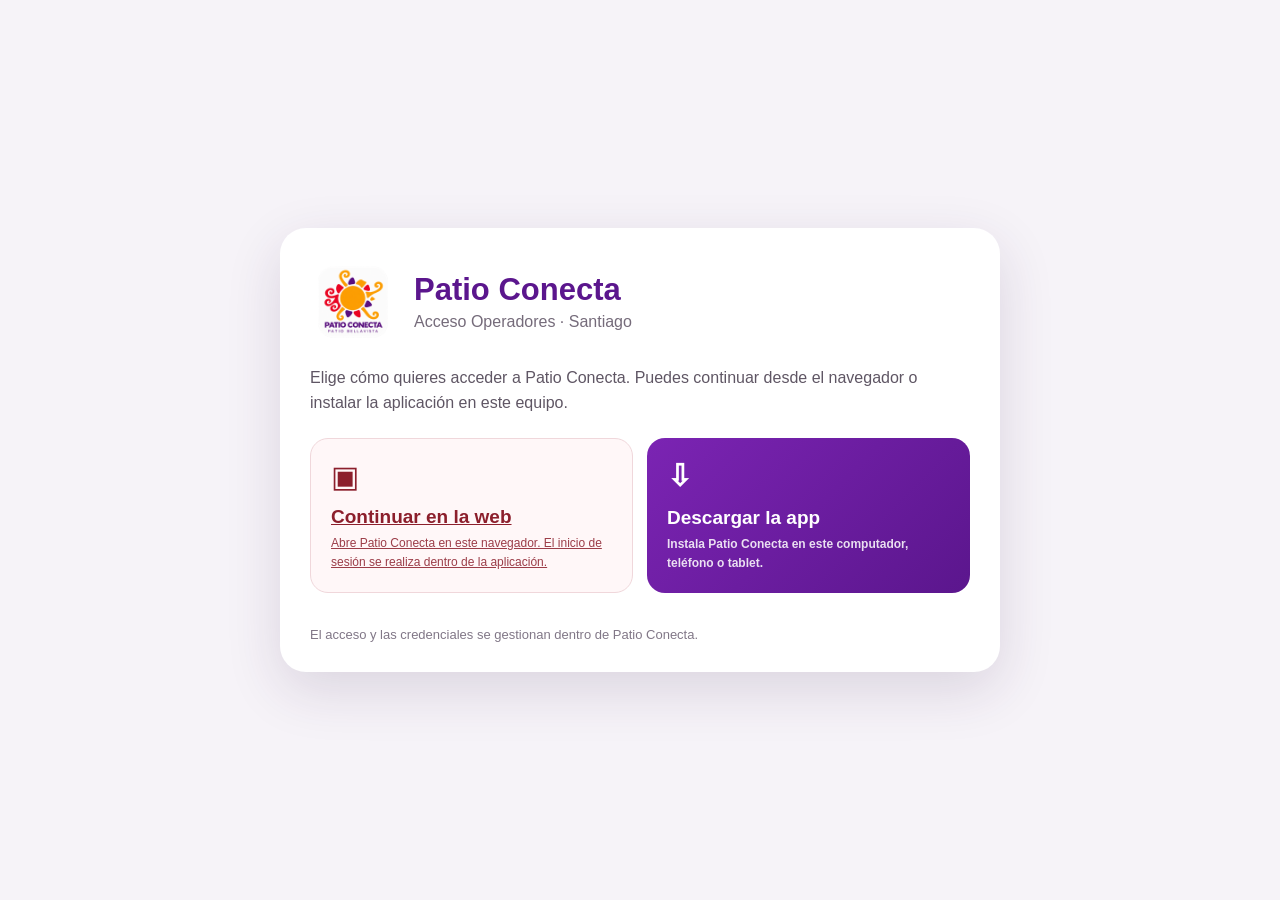
==== patio-conecta/index.html @ b4a69841 "Update index.html" ====
<!doctype html>
<html lang="es">
<head>
  <meta charset="utf-8">
  <meta name="viewport" content="width=device-width,initial-scale=1,viewport-fit=cover">
  <meta name="theme-color" content="#5b168d">
  <meta name="apple-mobile-web-app-capable" content="yes">
  <meta name="apple-mobile-web-app-status-bar-style" content="default">
  <meta name="apple-mobile-web-app-title" content="Patio Conecta">
  <title>Patio Conecta</title>
  <script>
    (function(){
      const APP_URL = 'https://script.google.com/macros/s/AKfycbyGblqiV68dcWTPXopvJDbDJJYgpizVYq0InCan8NWu3h99pSyo_NoqebB_xtQavNKYGQ/exec?authuser=0';
      const params = new URLSearchParams(window.location.search);
      const launchedAsInstalledApp =
        window.matchMedia('(display-mode: standalone)').matches ||
        window.navigator.standalone === true ||
        params.get('source') === 'pwa';

      if (launchedAsInstalledApp) {
        window.location.replace(APP_URL);
      }
    })();
  </script>
  <link rel="manifest" href="./manifest.webmanifest">
  <link rel="apple-touch-icon" sizes="180x180" href="./icons/icon-180.png">
  <link rel="icon" type="image/png" sizes="32x32" href="./icons/icon-32.png">
  <style>
    *{box-sizing:border-box}
    body{margin:0;min-height:100vh;font-family:Arial,Helvetica,sans-serif;background:#f6f3f8;color:#291632}
    .wrap{min-height:100vh;display:grid;place-items:center;padding:22px}
    .card{width:min(720px,100%);background:#fff;border-radius:26px;padding:30px;box-shadow:0 18px 55px rgba(60,25,75,.14)}
    .brand{display:flex;align-items:center;gap:18px;margin-bottom:22px}
    .brand img{width:86px;height:86px;border-radius:20px}
    h1{margin:0;color:#5b168d;font-size:31px}
    .sub{margin:5px 0 0;color:#756b7a}
    .lead{color:#5f5664;line-height:1.55}
    button,a.btn{display:block;width:100%;border:0;border-radius:14px;padding:15px 16px;font-size:16px;font-weight:700;text-align:center;text-decoration:none;cursor:pointer}
    .open{background:#ef3340;color:white}
    .primary{background:#5b168d;color:white}
    .secondary{background:#f2eaf6;color:#5b168d;border:1px solid #e2d3e9}
    .hidden{display:none!important}
    .status{margin-top:16px;padding:15px;border-radius:14px;background:#faf8fb;line-height:1.55}
    .status strong{color:#5b168d}
    .actions{display:grid;gap:12px;margin-top:20px}
    .small{font-size:13px;color:#817787;margin-top:14px}

    .choice-grid{display:grid;grid-template-columns:1fr 1fr;gap:14px;margin-top:22px}
    .choice{min-height:155px;padding:20px;border-radius:18px;display:flex;flex-direction:column;justify-content:space-between;text-align:left}
    .choice.web{background:#fff7f8;border:1px solid #f0d7db;color:#8c1f2c}
    .choice.install{background:linear-gradient(135deg,#7b24b3,#5b168d);color:#fff}
    .choice-icon{font-size:30px}
    .choice strong{display:block;font-size:19px;margin-bottom:5px}
    .choice small{font-size:12px;line-height:1.45;opacity:.86}

    .install-guide{display:grid;gap:12px}
    .install-detected{display:inline-flex;align-items:center;gap:7px;width:max-content;max-width:100%;padding:6px 10px;border-radius:999px;background:#efe6f4;color:#5b168d;font-size:12px;font-weight:700}
    .install-title{font-size:17px;font-weight:800;color:#291632}
    .install-copy{font-size:14px;color:#655a6a}
    .install-steps{display:grid;gap:9px}
    .install-step{display:grid;grid-template-columns:30px 1fr;gap:10px;align-items:start;padding:10px 11px;border-radius:12px;background:#fff;border:1px solid #e9dfee}
    .install-step-num{width:30px;height:30px;border-radius:50%;display:grid;place-items:center;background:#5b168d;color:#fff;font-size:13px;font-weight:800}
    .install-step div:last-child{padding-top:4px;font-size:14px;color:#4f4554}
    .install-note{font-size:12px;color:#7d7282}
    .share-icon{display:inline-flex;vertical-align:-4px;margin:0 3px}
    .share-icon svg{width:21px;height:21px;display:block;stroke:currentColor}
    .install-browser-icon{display:inline-flex;vertical-align:-6px;margin:0 5px;padding:3px;border:1px solid #ded3e4;border-radius:7px;background:#fff;color:#291632}
    .install-browser-icon svg{width:25px;height:25px;display:block;stroke:currentColor}
    .browser-actions{display:grid;gap:8px;margin-top:10px}
    .browser-action{width:100%;border:1px solid #dfd3e5;background:#fff;color:#5b168d;border-radius:11px;padding:11px 12px;font-weight:700;cursor:pointer}

    @media(max-width:560px){
      .card{padding:22px 18px}
      .brand img{width:70px;height:70px}
      h1{font-size:27px}
      .choice-grid{grid-template-columns:1fr}
      .choice{min-height:130px}
    }
  </style>
</head>
<body>
<div class="wrap">

<section id="portalCard" class="card">
  <div class="brand">
    <img src="./icons/icon-192.png" alt="Patio Conecta">
    <div>
      <h1>Patio Conecta</h1>
      <p class="sub">Acceso Operadores · Santiago</p>
    </div>
  </div>

  <p class="lead">
    Elige cómo quieres acceder a Patio Conecta.
    Puedes continuar desde el navegador o instalar la aplicación en este equipo.
  </p>

  <div class="choice-grid">
    <a class="choice web" href="https://script.google.com/macros/s/AKfycbyGblqiV68dcWTPXopvJDbDJJYgpizVYq0InCan8NWu3h99pSyo_NoqebB_xtQavNKYGQ/exec?authuser=0">
      <span class="choice-icon">▣</span>
      <span>
        <strong>Continuar en la web</strong>
        <small>Abre Patio Conecta en este navegador. El inicio de sesión se realiza dentro de la aplicación.</small>
      </span>
    </a>

    <button id="installChoiceBtn" class="choice install" type="button">
      <span class="choice-icon">⇩</span>
      <span>
        <strong>Descargar la app</strong>
        <small>Instala Patio Conecta en este computador, teléfono o tablet.</small>
      </span>
    </button>
  </div>

  <div class="actions">
    <button id="installBtn" class="primary hidden">Instalar Patio Conecta en este equipo</button>
    <button id="iosBtn" class="secondary hidden">Agregar Patio Conecta en iPhone / iPad</button>
    <button id="manualBtn" class="secondary hidden">Ver cómo instalar en este equipo</button>
  </div>

  <div id="status" class="status hidden"></div>

  <div class="small">
    El acceso y las credenciales se gestionan dentro de Patio Conecta.
  </div>
</section>

</div>

<script>
const q = s => document.querySelector(s);
const installChoiceBtn = q('#installChoiceBtn');
const installBtn = q('#installBtn');
const iosBtn = q('#iosBtn');
const manualBtn = q('#manualBtn');
const status = q('#status');
let deferredPrompt = null;

function isIOS() {
  return /iphone|ipad|ipod/i.test(navigator.userAgent) ||
    (navigator.platform === 'MacIntel' && navigator.maxTouchPoints > 1);
}
function isAndroid() { return /android/i.test(navigator.userAgent); }
function isWindows() { return /windows/i.test(navigator.userAgent); }
function isMac() { return /macintosh|mac os x/i.test(navigator.userAgent) && !isIOS(); }
function isStandalone() {
  return window.matchMedia('(display-mode: standalone)').matches || navigator.standalone === true;
}

function getBrowser() {
  const ua = navigator.userAgent || '';

  if (isIOS()) {
    if (/CriOS/i.test(ua)) return 'Chrome';
    if (/EdgiOS/i.test(ua)) return 'Edge';
    if (/FxiOS/i.test(ua)) return 'Firefox';
    if (/OPiOS/i.test(ua)) return 'Opera';
    if (/Instagram/i.test(ua)) return 'Navegador interno';
    if (/FBAN|FBAV/i.test(ua)) return 'Navegador interno';
    if (/WhatsApp/i.test(ua)) return 'Navegador interno';
    if (/GSA/i.test(ua)) return 'Navegador interno';
    if (/Safari/i.test(ua)) return 'Safari';
    return 'Otro navegador';
  }

  if (isAndroid()) {
    if (/Firefox/i.test(ua)) return 'Firefox';
    if (/EdgA/i.test(ua)) return 'Edge';
    if (/SamsungBrowser/i.test(ua)) return 'Samsung Internet';
    if (/Chrome/i.test(ua)) return 'Chrome';
    return 'Otro navegador';
  }

  if (/Edg/i.test(ua)) return 'Edge';
  if (/Firefox/i.test(ua)) return 'Firefox';
  if (/Chrome/i.test(ua)) return 'Chrome';
  if (/Safari/i.test(ua)) return 'Safari';

  return 'Navegador';
}

function shareIcon() {
  return `<span class="share-icon" aria-label="Compartir">
    <svg viewBox="0 0 24 24" fill="none" stroke-width="1.9" stroke-linecap="round" stroke-linejoin="round" aria-hidden="true">
      <path d="M12 15V3"></path>
      <path d="M8.5 6.5 12 3l3.5 3.5"></path>
      <path d="M7 9H5.8A1.8 1.8 0 0 0 4 10.8v8.4A1.8 1.8 0 0 0 5.8 21h12.4a1.8 1.8 0 0 0 1.8-1.8v-8.4A1.8 1.8 0 0 0 18.2 9H17"></path>
    </svg>
  </span>`;
}

function firefoxInstallIcon() {
  return `<span class="install-browser-icon" aria-label="Icono de instalación de Firefox"><svg viewBox="0 0 28 28" fill="none" stroke-width="1.8" stroke-linecap="round" stroke-linejoin="round" aria-hidden="true"><path d="M8 4.5h12v3.2h3v15.8H5V7.7h3z"></path><path d="M14 3v11"></path><path d="m10.5 10.5 3.5 3.5 3.5-3.5"></path><path d="M8 19.5h12"></path></svg></span>`;
}

function guideHTML(device,browser,title,steps,note='') {
  return `
    <div class="install-guide">
      <div class="install-detected">✓ Detectamos: ${device} · ${browser}</div>
      <div class="install-title">${title}</div>
      <div class="install-steps">
        ${steps.map((s,i)=>`
          <div class="install-step">
            <div class="install-step-num">${i+1}</div>
            <div>${s}</div>
          </div>
        `).join('')}
      </div>
      ${note ? `<div class="install-note">${note}</div>` : ''}
    </div>
  `;
}

function show(el) { el.classList.remove('hidden'); }

window.addEventListener('beforeinstallprompt', e => {
  e.preventDefault();
  deferredPrompt = e;
});

window.addEventListener('appinstalled', () => {
  deferredPrompt = null;
  installBtn.classList.add('hidden');
  manualBtn.classList.add('hidden');
  iosBtn.classList.add('hidden');
  status.classList.remove('hidden');
  status.innerHTML = '<strong>Instalación completada.</strong><br>Patio Conecta ya quedó instalada en este equipo.';
});

function refreshInstallUI() {
  installBtn.classList.add('hidden');
  iosBtn.classList.add('hidden');
  manualBtn.classList.add('hidden');
  status.classList.remove('hidden');

  if (isStandalone()) {
    status.innerHTML = '<strong>Patio Conecta ya está instalada.</strong><br>Estás utilizando la aplicación en modo independiente.';
    return;
  }

  if (deferredPrompt) {
    show(installBtn);
    status.innerHTML = '<strong>Instalación directa disponible.</strong><br>Pulsa “Instalar Patio Conecta en este equipo”.';
    return;
  }

  if (isIOS()) {
    show(iosBtn);
    const browser = getBrowser();
    status.innerHTML = guideHTML(
      'iPhone / iPad',
      browser,
      'Patio Conecta puede agregarse a tu pantalla de inicio.',
      ['Pulsa el botón <b>“Agregar Patio Conecta en iPhone / iPad”</b>.'],
      'Las instrucciones se adaptarán al navegador que estás usando.'
    );
    return;
  }

  show(manualBtn);
  status.innerHTML = '<strong>El navegador no habilitó la instalación directa.</strong><br>Usa “Ver cómo instalar en este equipo”.';
}

installChoiceBtn.addEventListener('click', () => {
  refreshInstallUI();
  status.scrollIntoView({behavior:'smooth', block:'nearest'});
});

installBtn.addEventListener('click', async () => {
  if (!deferredPrompt) {
    refreshInstallUI();
    return;
  }
  deferredPrompt.prompt();
  const result = await deferredPrompt.userChoice;
  if (result.outcome === 'accepted') {
    status.innerHTML = '<strong>Instalación iniciada.</strong><br>Confirma la ventana del navegador.';
  } else {
    status.innerHTML = '<strong>Instalación cancelada.</strong><br>Puedes volver a intentarlo.';
  }
  deferredPrompt = null;
});

iosBtn.addEventListener('click', () => {
  const browser = getBrowser();

  if (browser === 'Safari') {
    status.innerHTML = guideHTML(
      'iPhone / iPad',
      'Safari',
      'Instala Patio Conecta en 3 pasos',
      [
        'Toca el botón <b>Compartir</b> ' + shareIcon() + '.',
        'Busca <b>“Añadir a pantalla de inicio”</b> o <b>“Agregar a pantalla de inicio”</b>.',
        'Toca <b>Añadir</b> o <b>Agregar</b>.'
      ],
      'Patio Conecta quedará como un icono en tu pantalla de inicio.'
    );
    return;
  }

  if (browser === 'Chrome') {
    status.innerHTML = guideHTML(
      'iPhone / iPad',
      'Chrome',
      'Instala Patio Conecta desde Chrome',
      [
        'Toca el icono <b>Compartir</b> ' + shareIcon() + ' de Chrome.',
        'Desliza las opciones hacia abajo y toca <b>“Añadir a pantalla de inicio”</b>.',
        'Confirma tocando <b>“Añadir”</b>.'
      ],
      'Busca el mismo símbolo de Compartir que ves en la barra de Chrome: una caja con una flecha hacia arriba.'
    );
    return;
  }

  if (browser === 'Edge') {
    status.innerHTML = guideHTML(
      'iPhone / iPad',
      'Edge',
      'Instala Patio Conecta desde Edge',
      [
        'Abre el menú de <b>Compartir</b>.',
        'Busca <b>“Añadir a pantalla de inicio”</b> o <b>“Agregar a pantalla de inicio”</b>.',
        'Confirma con <b>Añadir</b> o <b>Agregar</b>.'
      ],
      'Si la opción no aparece, puedes abrir esta misma página en Safari.'
    );
    return;
  }

  if (browser === 'Firefox') {
    status.innerHTML = guideHTML(
      'iPhone / iPad',
      'Firefox',
      'Agrega Patio Conecta a tu pantalla de inicio',
      [
        'Abre el menú de <b>Compartir</b> de Firefox.',
        'Busca <b>“Añadir a pantalla de inicio”</b> o <b>“Agregar a pantalla de inicio”</b>.',
        'Confirma la acción.'
      ],
      'Si Firefox no ofrece esa opción en tu versión, abre esta misma página en Safari.'
    );
    return;
  }

  if (browser === 'Navegador interno') {
    status.innerHTML = guideHTML(
      'iPhone / iPad',
      'Navegador interno',
      'Primero abre Patio Conecta en un navegador',
      [
        'Toca <b>⋯</b> o <b>Compartir</b> en la parte superior.',
        'Elige <b>“Abrir en navegador”</b>, <b>“Abrir en Safari”</b> o <b>“Abrir en Chrome”</b>.',
        'Cuando se abra el navegador, vuelve a pulsar <b>“Descargar la app”</b>.'
      ],
      'El nombre exacto de la opción puede cambiar según WhatsApp, Gmail, Instagram u otra aplicación.'
    );
    return;
  }

  status.innerHTML = guideHTML(
    'iPhone / iPad',
    browser,
    'Agrega Patio Conecta a tu pantalla de inicio',
    [
      'Abre el menú <b>Compartir</b> de tu navegador.',
      'Busca <b>“Añadir a pantalla de inicio”</b> o <b>“Agregar a pantalla de inicio”</b>.',
      'Confirma con <b>Añadir</b> o <b>Agregar</b>.'
    ],
    'Si tu navegador no muestra esa opción, abre esta misma página en Safari.'
  );
});

manualBtn.addEventListener('click', () => {
  const browser = getBrowser();

  if (isWindows() && browser === 'Firefox') {
    status.innerHTML = guideHTML(
      'Windows','Firefox','Instala Patio Conecta',
      [
        'Busca este icono ' + firefoxInstallIcon() + ' en la barra superior de Firefox. Está <b>justo a la izquierda de la estrella ⭐</b>.',
        'Haz clic en ese icono de instalación.',
        'Confirma la instalación de <b>Patio Conecta</b>.'
      ],
      'Firefox creará el acceso de Patio Conecta en Windows.'
    );
    return;
  }

  if (isMac() && browser === 'Firefox') {
    status.innerHTML = guideHTML(
      'Mac','Firefox','Para instalar Patio Conecta',
      [
        'Firefox en Mac no muestra el botón de instalación de aplicaciones web.',
        'Abre <b>Safari</b> o <b>Chrome</b> en tu Mac.',
        'Pega <b>fortisi.cl/patio-conecta/</b>. Patio Conecta detectará el nuevo navegador y te mostrará automáticamente cómo instalarla.'
      ],
      'Puedes seguir usando Patio Conecta normalmente en Firefox. Solo necesitas Safari o Chrome si quieres dejarla instalada como aplicación.'
    ) + '<div class="browser-actions"><button type="button" class="browser-action" id="copyPatioUrl">Copiar enlace de Patio Conecta</button></div>';

    const copyBtn = document.getElementById('copyPatioUrl');
    if (copyBtn) copyBtn.addEventListener('click', async () => {
      const url='https://fortisi.cl/patio-conecta/';
      try { await navigator.clipboard.writeText(url); }
      catch(e) {
        const ta=document.createElement('textarea'); ta.value=url; document.body.appendChild(ta);
        ta.select(); document.execCommand('copy'); ta.remove();
      }
      copyBtn.textContent='✓ Enlace copiado';
    });
    return;
  }

  if (isWindows()) {
    status.innerHTML = guideHTML(
      'Windows',
      browser,
      'Instala Patio Conecta',
      [
        'Abre el menú del navegador <b>⋮</b>.',
        'Selecciona <b>Instalar página como app</b> o <b>Instalar aplicación</b>.',
        'Confirma la instalación.'
      ]
    );
  } else if (isMac()) {
    status.innerHTML = guideHTML(
      'Mac',
      browser,
      'Instala Patio Conecta',
      browser === 'Safari'
        ? [
            'Haz clic en el icono <b>Compartir</b> ' + shareIcon() + ' que está en la esquina superior derecha de Safari.',
            'En el menú que se abre, selecciona <b>“Agregar al Dock”</b>.',
            'Revisa que el nombre sea <b>“Patio Conecta”</b> y confirma con <b>“Agregar”</b>.'
          ]
        : [
            'Abre el menú de Chrome o Edge.',
            'Selecciona <b>Instalar página como app</b>.',
            'Confirma.'
          ],
      browser === 'Safari'
        ? 'Listo: Patio Conecta quedará disponible como una aplicación en tu Mac y podrás abrirla desde el Dock o desde Aplicaciones.'
        : ''
    );
  } else if (isAndroid() && browser === 'Firefox') {
    status.innerHTML = guideHTML(
      'Android',
      'Firefox',
      'Agrega Patio Conecta desde Firefox',
      [
        'Toca el menú <b>⋮</b> de Firefox.',
        'Selecciona <b>Instalar</b> o <b>Añadir / Agregar a pantalla de inicio</b>.',
        'Confirma para crear el acceso de Patio Conecta.'
      ],
      'El icono se obtiene del manifest de Patio Conecta. Si ya tenías un acceso antiguo, elimínalo y vuelve a agregarlo para que Firefox tome el icono actualizado.'
    );
  } else if (isAndroid()) {
    status.innerHTML = guideHTML(
      'Android',
      browser,
      'Instala Patio Conecta',
      [
        'Abre el menú <b>⋮</b> del navegador.',
        'Selecciona <b>Instalar app</b> o <b>Añadir / Agregar a pantalla principal</b>.',
        'Confirma la instalación.'
      ]
    );
  } else {
    status.innerHTML = '<strong>Instalación manual</strong><br>Utiliza la opción de instalar o agregar aplicación disponible en tu navegador.';
  }
});

if ('serviceWorker' in navigator) {
  window.addEventListener('load', async () => {
    try {
      await navigator.serviceWorker.register('./sw.js');
      await navigator.serviceWorker.ready;
    } catch (err) {
      // Conservamos la página usable aunque falle el service worker.
    }
  });
}
</script>
</body>
</html>
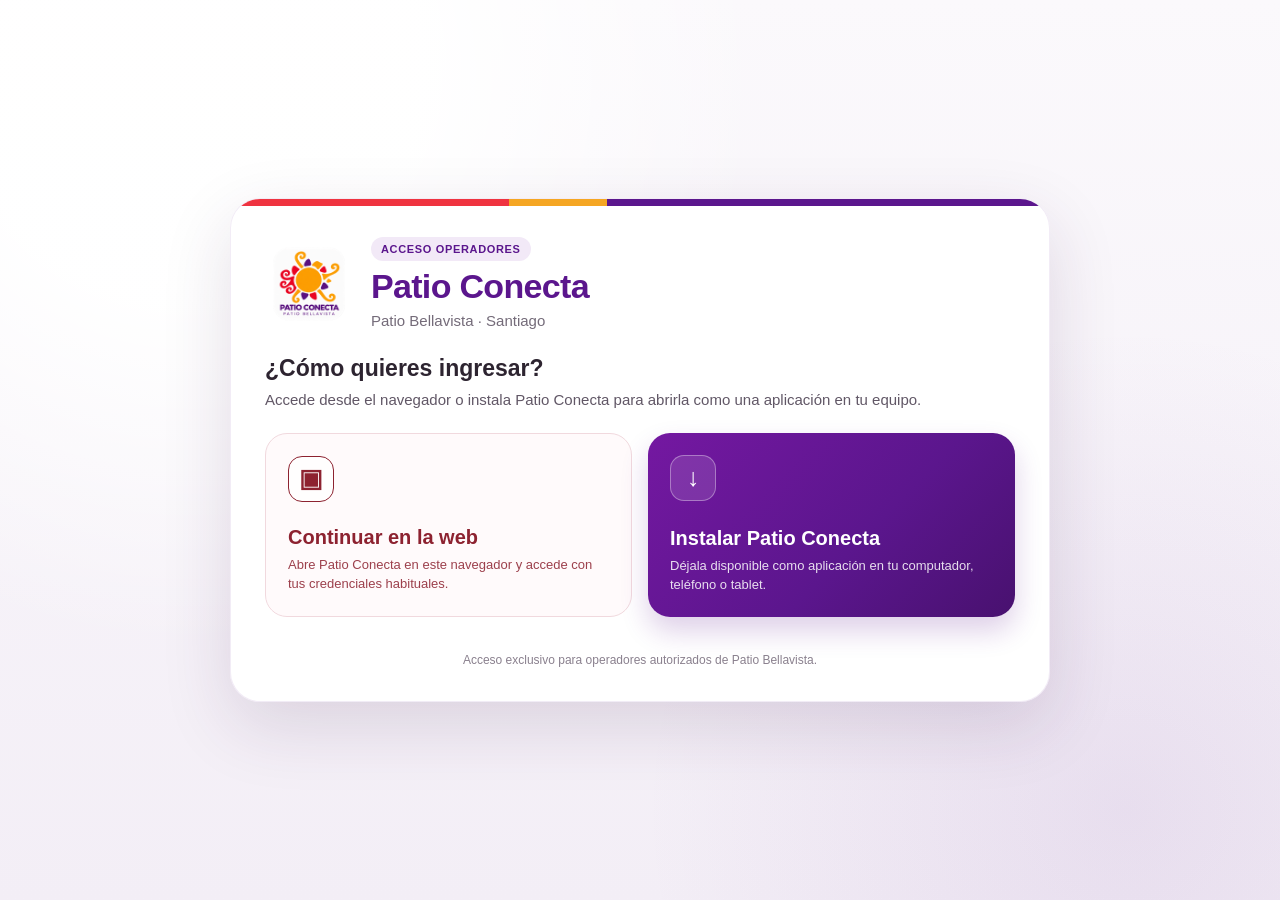
==== commit f1b521a2: "Update index.html" ====
--- a/patio-conecta/index.html
+++ b/patio-conecta/index.html
@@ -25,58 +25,83 @@
   <link rel="manifest" href="./manifest.webmanifest">
   <link rel="apple-touch-icon" sizes="180x180" href="./icons/icon-180.png">
   <link rel="icon" type="image/png" sizes="32x32" href="./icons/icon-32.png">
+
   <style>
+    :root{
+      --purple:#5b168d;--purple2:#7a1fa2;--red:#ef3340;--orange:#f5a623;
+      --ink:#2d2430;--muted:#746b79;--line:#eadfee;--soft:#fbf8fc;--white:#fff;
+    }
     *{box-sizing:border-box}
-    body{margin:0;min-height:100vh;font-family:Arial,Helvetica,sans-serif;background:#f6f3f8;color:#291632}
-    .wrap{min-height:100vh;display:grid;place-items:center;padding:22px}
-    .card{width:min(720px,100%);background:#fff;border-radius:26px;padding:30px;box-shadow:0 18px 55px rgba(60,25,75,.14)}
-    .brand{display:flex;align-items:center;gap:18px;margin-bottom:22px}
-    .brand img{width:86px;height:86px;border-radius:20px}
-    h1{margin:0;color:#5b168d;font-size:31px}
-    .sub{margin:5px 0 0;color:#756b7a}
-    .lead{color:#5f5664;line-height:1.55}
-    button,a.btn{display:block;width:100%;border:0;border-radius:14px;padding:15px 16px;font-size:16px;font-weight:700;text-align:center;text-decoration:none;cursor:pointer}
-    .open{background:#ef3340;color:white}
-    .primary{background:#5b168d;color:white}
-    .secondary{background:#f2eaf6;color:#5b168d;border:1px solid #e2d3e9}
+    html,body{margin:0;min-height:100%}
+    body{
+      min-height:100vh;font-family:Arial,Helvetica,sans-serif;color:var(--ink);
+      background:
+        radial-gradient(circle at 15% 8%,rgba(255,255,255,.98) 0 17%,rgba(255,255,255,0) 42%),
+        radial-gradient(circle at 88% 90%,rgba(91,22,141,.08),rgba(91,22,141,0) 35%),
+        linear-gradient(180deg,#fbf9fc 0%,#f3eef6 100%);
+    }
+    .wrap{min-height:100vh;display:grid;place-items:center;padding:34px 22px}
+    .card{
+      width:min(820px,100%);background:rgba(255,255,255,.97);border:1px solid rgba(91,22,141,.08);
+      border-radius:30px;padding:34px;box-shadow:0 24px 70px rgba(62,26,78,.14);
+      position:relative;overflow:hidden
+    }
+    .card:before{content:"";position:absolute;inset:0 0 auto 0;height:7px;background:linear-gradient(90deg,var(--red) 0 34%,var(--orange) 34% 46%,var(--purple) 46% 100%)}
+    .brand{display:flex;align-items:center;gap:18px;margin:4px 0 26px}
+    .brand img{width:88px;height:88px;object-fit:contain;border-radius:20px;background:#fff}
+    .eyebrow{display:inline-flex;padding:6px 10px;border-radius:999px;background:#f2e9f7;color:var(--purple);font-size:11px;font-weight:800;letter-spacing:.06em;text-transform:uppercase;margin-bottom:8px}
+    h1{margin:0;color:var(--purple);font-size:34px;line-height:1.05;letter-spacing:-.02em}
+    .sub{margin:7px 0 0;color:var(--muted);font-size:15px}
+    .intro{display:grid;gap:6px;margin-bottom:22px}
+    .intro h2{margin:0;font-size:23px;color:var(--ink)}
+    .lead{margin:0;color:#615766;line-height:1.55;font-size:15px;max-width:690px}
+    .choice-grid{display:grid;grid-template-columns:1fr 1fr;gap:16px;margin-top:22px}
+    .choice{
+      min-height:184px;border-radius:22px;padding:22px;display:flex;flex-direction:column;justify-content:space-between;
+      text-align:left;cursor:pointer;border:0;text-decoration:none;transition:transform .18s ease,box-shadow .18s ease;position:relative;overflow:hidden
+    }
+    .choice:hover{transform:translateY(-2px);box-shadow:0 16px 32px rgba(49,22,61,.10)}
+    .choice.web{background:#fffafb;border:1px solid #f1d9de;color:#8d2230}
+    .choice.install{background:linear-gradient(135deg,#7418a1 0%,#5b168d 58%,#48116f 100%);color:#fff;box-shadow:0 14px 28px rgba(91,22,141,.20)}
+    .choice-icon{width:46px;height:46px;display:grid;place-items:center;border-radius:14px;font-size:25px;font-weight:700;background:rgba(255,255,255,.82);border:1px solid currentColor;position:relative;z-index:1}
+    .choice.install .choice-icon{background:rgba(255,255,255,.12);border-color:rgba(255,255,255,.35)}
+    .choice-copy{position:relative;z-index:1;margin-top:20px}
+    .choice strong{display:block;font-size:20px;margin-bottom:7px}
+    .choice small{display:block;font-size:13px;line-height:1.45;opacity:.86}
+    .actions{display:grid;gap:11px;margin-top:18px}
+    .primary,.secondary,.browser-action,.open-now{width:100%;border-radius:14px;padding:14px 16px;font-size:15px;font-weight:800;cursor:pointer}
+    .primary{border:0;background:var(--purple);color:white}
+    .secondary,.browser-action{border:1px solid #dfd3e5;background:#fff;color:var(--purple)}
+    .open-now{display:flex;align-items:center;justify-content:center;border:0;background:var(--red);color:#fff;text-decoration:none;margin-top:12px}
     .hidden{display:none!important}
-    .status{margin-top:16px;padding:15px;border-radius:14px;background:#faf8fb;line-height:1.55}
-    .status strong{color:#5b168d}
-    .actions{display:grid;gap:12px;margin-top:20px}
-    .small{font-size:13px;color:#817787;margin-top:14px}
-
-    .choice-grid{display:grid;grid-template-columns:1fr 1fr;gap:14px;margin-top:22px}
-    .choice{min-height:155px;padding:20px;border-radius:18px;display:flex;flex-direction:column;justify-content:space-between;text-align:left}
-    .choice.web{background:#fff7f8;border:1px solid #f0d7db;color:#8c1f2c}
-    .choice.install{background:linear-gradient(135deg,#7b24b3,#5b168d);color:#fff}
-    .choice-icon{font-size:30px}
-    .choice strong{display:block;font-size:19px;margin-bottom:5px}
-    .choice small{font-size:12px;line-height:1.45;opacity:.86}
-
+    .status{margin-top:18px;padding:17px;border-radius:18px;background:#faf8fb;border:1px solid #eee6f1;line-height:1.55;color:#514856}
+    .status strong{color:var(--purple)}
+    .small{font-size:12px;color:#8a808e;margin-top:18px;text-align:center}
     .install-guide{display:grid;gap:12px}
-    .install-detected{display:inline-flex;align-items:center;gap:7px;width:max-content;max-width:100%;padding:6px 10px;border-radius:999px;background:#efe6f4;color:#5b168d;font-size:12px;font-weight:700}
-    .install-title{font-size:17px;font-weight:800;color:#291632}
-    .install-copy{font-size:14px;color:#655a6a}
+    .install-detected{display:inline-flex;align-items:center;gap:7px;width:max-content;max-width:100%;padding:6px 10px;border-radius:999px;background:#efe6f4;color:var(--purple);font-size:12px;font-weight:800}
+    .install-title{font-size:18px;font-weight:800;color:var(--ink)}
     .install-steps{display:grid;gap:9px}
-    .install-step{display:grid;grid-template-columns:30px 1fr;gap:10px;align-items:start;padding:10px 11px;border-radius:12px;background:#fff;border:1px solid #e9dfee}
-    .install-step-num{width:30px;height:30px;border-radius:50%;display:grid;place-items:center;background:#5b168d;color:#fff;font-size:13px;font-weight:800}
-    .install-step div:last-child{padding-top:4px;font-size:14px;color:#4f4554}
+    .install-step{display:grid;grid-template-columns:32px 1fr;gap:10px;align-items:start;padding:11px 12px;border-radius:13px;background:#fff;border:1px solid var(--line)}
+    .install-step-num{width:32px;height:32px;border-radius:50%;display:grid;place-items:center;background:var(--purple);color:#fff;font-size:13px;font-weight:800}
+    .install-step div:last-child{padding-top:5px;font-size:14px;color:#4f4554}
     .install-note{font-size:12px;color:#7d7282}
     .share-icon{display:inline-flex;vertical-align:-4px;margin:0 3px}
     .share-icon svg{width:21px;height:21px;display:block;stroke:currentColor}
     .install-browser-icon{display:inline-flex;vertical-align:-6px;margin:0 5px;padding:3px;border:1px solid #ded3e4;border-radius:7px;background:#fff;color:#291632}
     .install-browser-icon svg{width:25px;height:25px;display:block;stroke:currentColor}
     .browser-actions{display:grid;gap:8px;margin-top:10px}
-    .browser-action{width:100%;border:1px solid #dfd3e5;background:#fff;color:#5b168d;border-radius:11px;padding:11px 12px;font-weight:700;cursor:pointer}
-
-    @media(max-width:560px){
-      .card{padding:22px 18px}
-      .brand img{width:70px;height:70px}
-      h1{font-size:27px}
-      .choice-grid{grid-template-columns:1fr}
-      .choice{min-height:130px}
+    .installed-box{display:grid;gap:12px}
+    .installed-head{display:flex;gap:13px;align-items:flex-start}
+    .installed-check{flex:0 0 auto;width:44px;height:44px;border-radius:50%;display:grid;place-items:center;background:#edf8f2;color:#18794e;font-weight:900;font-size:22px}
+    .installed-head h3{margin:0 0 4px;color:var(--purple);font-size:19px}
+    .installed-head p{margin:0;color:#625866;font-size:14px;line-height:1.45}
+    .launch-hint{padding:12px 13px;border-radius:13px;background:#fff;border:1px solid var(--line);font-size:13px;color:#504653;line-height:1.5}
+    @media(max-width:640px){
+      .wrap{padding:16px}.card{padding:24px 18px;border-radius:24px}.brand{gap:13px}.brand img{width:70px;height:70px}
+      h1{font-size:28px}.intro h2{font-size:21px}.choice-grid{grid-template-columns:1fr}.choice{min-height:145px}
     }
   </style>
+
 </head>
 <body>
 <div class="wrap">
@@ -85,30 +110,31 @@
   <div class="brand">
     <img src="./icons/icon-192.png" alt="Patio Conecta">
     <div>
+      <span class="eyebrow">Acceso Operadores</span>
       <h1>Patio Conecta</h1>
-      <p class="sub">Acceso Operadores · Santiago</p>
+      <p class="sub">Patio Bellavista · Santiago</p>
     </div>
   </div>
 
-  <p class="lead">
-    Elige cómo quieres acceder a Patio Conecta.
-    Puedes continuar desde el navegador o instalar la aplicación en este equipo.
-  </p>
+  <div class="intro">
+    <h2>¿Cómo quieres ingresar?</h2>
+    <p class="lead">Accede desde el navegador o instala Patio Conecta para abrirla como una aplicación en tu equipo.</p>
+  </div>
 
   <div class="choice-grid">
     <a class="choice web" href="https://script.google.com/macros/s/AKfycbyGblqiV68dcWTPXopvJDbDJJYgpizVYq0InCan8NWu3h99pSyo_NoqebB_xtQavNKYGQ/exec?authuser=0">
       <span class="choice-icon">▣</span>
-      <span>
+      <span class="choice-copy">
         <strong>Continuar en la web</strong>
-        <small>Abre Patio Conecta en este navegador. El inicio de sesión se realiza dentro de la aplicación.</small>
+        <small>Abre Patio Conecta en este navegador y accede con tus credenciales habituales.</small>
       </span>
     </a>
 
     <button id="installChoiceBtn" class="choice install" type="button">
-      <span class="choice-icon">⇩</span>
-      <span>
-        <strong>Descargar la app</strong>
-        <small>Instala Patio Conecta en este computador, teléfono o tablet.</small>
+      <span class="choice-icon">↓</span>
+      <span class="choice-copy">
+        <strong>Instalar Patio Conecta</strong>
+        <small>Déjala disponible como aplicación en tu computador, teléfono o tablet.</small>
       </span>
     </button>
   </div>
@@ -121,14 +147,13 @@
 
   <div id="status" class="status hidden"></div>
 
-  <div class="small">
-    El acceso y las credenciales se gestionan dentro de Patio Conecta.
-  </div>
+  <div class="small">Acceso exclusivo para operadores autorizados de Patio Bellavista.</div>
 </section>
 
 </div>
 
 <script>
+const APP_URL = 'https://script.google.com/macros/s/AKfycbyGblqiV68dcWTPXopvJDbDJJYgpizVYq0InCan8NWu3h99pSyo_NoqebB_xtQavNKYGQ/exec?authuser=0';
 const q = s => document.querySelector(s);
 const installChoiceBtn = q('#installChoiceBtn');
 const installBtn = q('#installBtn');
@@ -146,6 +171,33 @@
 function isMac() { return /macintosh|mac os x/i.test(navigator.userAgent) && !isIOS(); }
 function isStandalone() {
   return window.matchMedia('(display-mode: standalone)').matches || navigator.standalone === true;
+}
+
+function installedMessage() {
+  let place = 'tu menú de aplicaciones';
+  if (isMac()) {
+    place = '<b>Aplicaciones</b>, <b>Launchpad</b> o el <b>Dock</b> si decidiste mantenerla ahí';
+  } else if (isWindows()) {
+    place = '<b>Inicio</b>, <b>Aplicaciones</b> o la <b>barra de tareas</b> si la fijaste';
+  } else if (isIOS()) {
+    place = 'la <b>pantalla de inicio</b> o la <b>Biblioteca de apps</b>';
+  } else if (isAndroid()) {
+    place = 'la <b>pantalla principal</b> o el <b>cajón de aplicaciones</b>';
+  }
+  return `
+    <div class="installed-box">
+      <div class="installed-head">
+        <div class="installed-check">✓</div>
+        <div>
+          <h3>Patio Conecta ya está instalada</h3>
+          <p>La instalación terminó correctamente. Ya puedes abrirla como una aplicación.</p>
+        </div>
+      </div>
+      <div class="launch-hint">Ahora puedes abrir <b>Patio Conecta</b> desde ${place}.</div>
+      <a class="open-now" href="${APP_URL}">Abrir Patio Conecta ahora →</a>
+      <div class="install-note">Puedes cerrar esta página cuando quieras.</div>
+    </div>
+  `;
 }
 
 function getBrowser() {
@@ -225,7 +277,7 @@
   manualBtn.classList.add('hidden');
   iosBtn.classList.add('hidden');
   status.classList.remove('hidden');
-  status.innerHTML = '<strong>Instalación completada.</strong><br>Patio Conecta ya quedó instalada en este equipo.';
+  status.innerHTML = installedMessage();
 });
 
 function refreshInstallUI() {
@@ -235,7 +287,7 @@
   status.classList.remove('hidden');
 
   if (isStandalone()) {
-    status.innerHTML = '<strong>Patio Conecta ya está instalada.</strong><br>Estás utilizando la aplicación en modo independiente.';
+    status.innerHTML = installedMessage();
     return;
   }
 
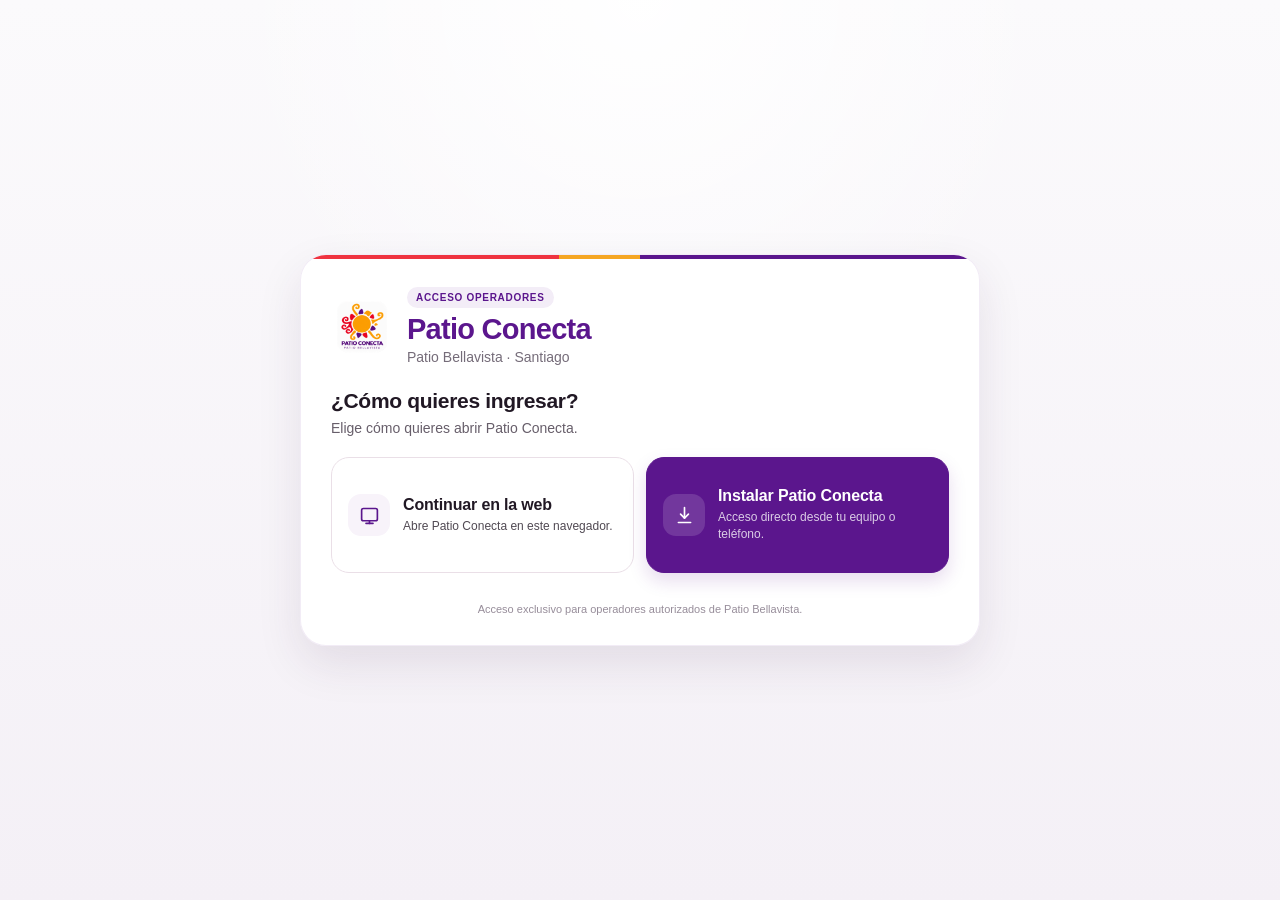
==== commit 5a1e0209: "Update index.html" ====
--- a/patio-conecta/index.html
+++ b/patio-conecta/index.html
@@ -26,81 +26,328 @@
   <link rel="apple-touch-icon" sizes="180x180" href="./icons/icon-180.png">
   <link rel="icon" type="image/png" sizes="32x32" href="./icons/icon-32.png">
 
+
   <style>
     :root{
-      --purple:#5b168d;--purple2:#7a1fa2;--red:#ef3340;--orange:#f5a623;
-      --ink:#2d2430;--muted:#746b79;--line:#eadfee;--soft:#fbf8fc;--white:#fff;
-    }
+      --purple:#5b168d;
+      --red:#ef3340;
+      --orange:#f5a623;
+      --ink:#211824;
+      --muted:#756c79;
+      --line:#ece6ef;
+      --soft:#faf8fb;
+      --white:#fff;
+    }
+
     *{box-sizing:border-box}
     html,body{margin:0;min-height:100%}
+
     body{
-      min-height:100vh;font-family:Arial,Helvetica,sans-serif;color:var(--ink);
+      min-height:100vh;
+      font-family:Arial,Helvetica,sans-serif;
+      color:var(--ink);
       background:
-        radial-gradient(circle at 15% 8%,rgba(255,255,255,.98) 0 17%,rgba(255,255,255,0) 42%),
-        radial-gradient(circle at 88% 90%,rgba(91,22,141,.08),rgba(91,22,141,0) 35%),
-        linear-gradient(180deg,#fbf9fc 0%,#f3eef6 100%);
-    }
-    .wrap{min-height:100vh;display:grid;place-items:center;padding:34px 22px}
+        radial-gradient(circle at 50% 0%,rgba(255,255,255,.95),rgba(255,255,255,0) 38%),
+        linear-gradient(180deg,#fbfafc 0%,#f4f0f6 100%);
+    }
+
+    .wrap{
+      min-height:100vh;
+      display:grid;
+      place-items:center;
+      padding:24px;
+    }
+
     .card{
-      width:min(820px,100%);background:rgba(255,255,255,.97);border:1px solid rgba(91,22,141,.08);
-      border-radius:30px;padding:34px;box-shadow:0 24px 70px rgba(62,26,78,.14);
-      position:relative;overflow:hidden
-    }
-    .card:before{content:"";position:absolute;inset:0 0 auto 0;height:7px;background:linear-gradient(90deg,var(--red) 0 34%,var(--orange) 34% 46%,var(--purple) 46% 100%)}
-    .brand{display:flex;align-items:center;gap:18px;margin:4px 0 26px}
-    .brand img{width:88px;height:88px;object-fit:contain;border-radius:20px;background:#fff}
-    .eyebrow{display:inline-flex;padding:6px 10px;border-radius:999px;background:#f2e9f7;color:var(--purple);font-size:11px;font-weight:800;letter-spacing:.06em;text-transform:uppercase;margin-bottom:8px}
-    h1{margin:0;color:var(--purple);font-size:34px;line-height:1.05;letter-spacing:-.02em}
-    .sub{margin:7px 0 0;color:var(--muted);font-size:15px}
-    .intro{display:grid;gap:6px;margin-bottom:22px}
-    .intro h2{margin:0;font-size:23px;color:var(--ink)}
-    .lead{margin:0;color:#615766;line-height:1.55;font-size:15px;max-width:690px}
-    .choice-grid{display:grid;grid-template-columns:1fr 1fr;gap:16px;margin-top:22px}
+      width:min(680px,100%);
+      background:rgba(255,255,255,.98);
+      border:1px solid rgba(91,22,141,.08);
+      border-radius:26px;
+      padding:30px;
+      box-shadow:0 18px 45px rgba(54,25,64,.10);
+      position:relative;
+      overflow:hidden;
+    }
+
+    .card:before{
+      content:"";
+      position:absolute;
+      top:0;left:0;right:0;
+      height:4px;
+      background:linear-gradient(90deg,var(--red) 0 38%,var(--orange) 38% 50%,var(--purple) 50% 100%);
+    }
+
+    .brand{
+      display:flex;
+      align-items:center;
+      gap:14px;
+      margin:2px 0 24px;
+    }
+
+    .brand img{
+      width:62px;
+      height:62px;
+      object-fit:contain;
+      border-radius:16px;
+      background:#fff;
+    }
+
+    .eyebrow{
+      display:inline-flex;
+      padding:5px 9px;
+      border-radius:999px;
+      background:#f3edf7;
+      color:var(--purple);
+      font-size:10px;
+      font-weight:800;
+      letter-spacing:.07em;
+      text-transform:uppercase;
+      margin-bottom:6px;
+    }
+
+    h1{
+      margin:0;
+      color:var(--purple);
+      font-size:29px;
+      line-height:1.05;
+      letter-spacing:-.025em;
+    }
+
+    .sub{
+      margin:5px 0 0;
+      color:var(--muted);
+      font-size:14px;
+    }
+
+    .intro{
+      margin-bottom:18px;
+    }
+
+    .intro h2{
+      margin:0 0 5px;
+      font-size:21px;
+      letter-spacing:-.015em;
+      color:var(--ink);
+    }
+
+    .lead{
+      margin:0;
+      color:#675e6a;
+      font-size:14px;
+      line-height:1.5;
+    }
+
+    .choice-grid{
+      display:grid;
+      grid-template-columns:1fr 1fr;
+      gap:12px;
+      margin-top:18px;
+    }
+
     .choice{
-      min-height:184px;border-radius:22px;padding:22px;display:flex;flex-direction:column;justify-content:space-between;
-      text-align:left;cursor:pointer;border:0;text-decoration:none;transition:transform .18s ease,box-shadow .18s ease;position:relative;overflow:hidden
-    }
-    .choice:hover{transform:translateY(-2px);box-shadow:0 16px 32px rgba(49,22,61,.10)}
-    .choice.web{background:#fffafb;border:1px solid #f1d9de;color:#8d2230}
-    .choice.install{background:linear-gradient(135deg,#7418a1 0%,#5b168d 58%,#48116f 100%);color:#fff;box-shadow:0 14px 28px rgba(91,22,141,.20)}
-    .choice-icon{width:46px;height:46px;display:grid;place-items:center;border-radius:14px;font-size:25px;font-weight:700;background:rgba(255,255,255,.82);border:1px solid currentColor;position:relative;z-index:1}
-    .choice.install .choice-icon{background:rgba(255,255,255,.12);border-color:rgba(255,255,255,.35)}
-    .choice-copy{position:relative;z-index:1;margin-top:20px}
-    .choice strong{display:block;font-size:20px;margin-bottom:7px}
-    .choice small{display:block;font-size:13px;line-height:1.45;opacity:.86}
-    .actions{display:grid;gap:11px;margin-top:18px}
-    .primary,.secondary,.browser-action,.open-now{width:100%;border-radius:14px;padding:14px 16px;font-size:15px;font-weight:800;cursor:pointer}
-    .primary{border:0;background:var(--purple);color:white}
-    .secondary,.browser-action{border:1px solid #dfd3e5;background:#fff;color:var(--purple)}
-    .open-now{display:flex;align-items:center;justify-content:center;border:0;background:var(--red);color:#fff;text-decoration:none;margin-top:12px}
+      min-height:116px;
+      border-radius:18px;
+      padding:16px;
+      display:flex;
+      align-items:center;
+      gap:13px;
+      text-align:left;
+      cursor:pointer;
+      text-decoration:none;
+      transition:transform .16s ease,box-shadow .16s ease,border-color .16s ease;
+    }
+
+    .choice:hover{
+      transform:translateY(-1px);
+      box-shadow:0 10px 24px rgba(47,24,55,.08);
+    }
+
+    .choice.web{
+      background:#fff;
+      border:1px solid #eadfe7;
+      color:var(--ink);
+    }
+
+    .choice.install{
+      background:var(--purple);
+      border:1px solid var(--purple);
+      color:#fff;
+      box-shadow:0 8px 18px rgba(91,22,141,.15);
+    }
+
+    .choice-icon{
+      width:42px;
+      height:42px;
+      flex:0 0 42px;
+      display:grid;
+      place-items:center;
+      border-radius:13px;
+      background:#f8f3fa;
+      color:var(--purple);
+    }
+
+    .choice.install .choice-icon{
+      background:rgba(255,255,255,.14);
+      color:#fff;
+    }
+
+    .choice-icon svg{
+      width:21px;
+      height:21px;
+      display:block;
+      fill:none;
+      stroke:currentColor;
+      stroke-width:1.9;
+      stroke-linecap:round;
+      stroke-linejoin:round;
+    }
+
+    .choice-copy{
+      margin:0;
+      min-width:0;
+    }
+
+    .choice strong{
+      display:block;
+      font-size:16px;
+      margin-bottom:4px;
+      letter-spacing:-.01em;
+    }
+
+    .choice small{
+      display:block;
+      font-size:12px;
+      line-height:1.4;
+      opacity:.78;
+    }
+
+    .actions{
+      display:grid;
+      gap:10px;
+      margin-top:14px;
+    }
+
+    .primary,.secondary,.browser-action,.open-now{
+      width:100%;
+      border-radius:12px;
+      padding:12px 14px;
+      font-size:14px;
+      font-weight:800;
+      cursor:pointer;
+    }
+
+    .primary{
+      border:0;
+      background:var(--purple);
+      color:white;
+    }
+
+    .secondary,.browser-action{
+      border:1px solid #e2d8e5;
+      background:#fff;
+      color:var(--purple);
+    }
+
+    .open-now{
+      display:flex;
+      align-items:center;
+      justify-content:center;
+      gap:8px;
+      border:0;
+      background:var(--red);
+      color:#fff;
+      text-decoration:none;
+      margin-top:10px;
+    }
+
     .hidden{display:none!important}
-    .status{margin-top:18px;padding:17px;border-radius:18px;background:#faf8fb;border:1px solid #eee6f1;line-height:1.55;color:#514856}
+
+    .status{
+      margin-top:14px;
+      padding:14px;
+      border-radius:15px;
+      background:var(--soft);
+      border:1px solid var(--line);
+      line-height:1.5;
+      color:#564c59;
+      font-size:13px;
+    }
+
     .status strong{color:var(--purple)}
-    .small{font-size:12px;color:#8a808e;margin-top:18px;text-align:center}
-    .install-guide{display:grid;gap:12px}
-    .install-detected{display:inline-flex;align-items:center;gap:7px;width:max-content;max-width:100%;padding:6px 10px;border-radius:999px;background:#efe6f4;color:var(--purple);font-size:12px;font-weight:800}
-    .install-title{font-size:18px;font-weight:800;color:var(--ink)}
-    .install-steps{display:grid;gap:9px}
-    .install-step{display:grid;grid-template-columns:32px 1fr;gap:10px;align-items:start;padding:11px 12px;border-radius:13px;background:#fff;border:1px solid var(--line)}
-    .install-step-num{width:32px;height:32px;border-radius:50%;display:grid;place-items:center;background:var(--purple);color:#fff;font-size:13px;font-weight:800}
-    .install-step div:last-child{padding-top:5px;font-size:14px;color:#4f4554}
-    .install-note{font-size:12px;color:#7d7282}
+
+    .small{
+      font-size:11px;
+      color:#978d9a;
+      margin-top:16px;
+      text-align:center;
+    }
+
+    .install-guide{display:grid;gap:10px}
+    .install-detected{
+      display:inline-flex;
+      width:max-content;
+      max-width:100%;
+      padding:5px 8px;
+      border-radius:999px;
+      background:#f0e8f5;
+      color:var(--purple);
+      font-size:11px;
+      font-weight:800;
+    }
+    .install-title{font-size:16px;font-weight:800;color:var(--ink)}
+    .install-steps{display:grid;gap:8px}
+    .install-step{
+      display:grid;
+      grid-template-columns:28px 1fr;
+      gap:9px;
+      align-items:start;
+      padding:9px 10px;
+      border-radius:11px;
+      background:#fff;
+      border:1px solid var(--line);
+    }
+    .install-step-num{
+      width:28px;height:28px;border-radius:50%;
+      display:grid;place-items:center;
+      background:var(--purple);color:#fff;
+      font-size:12px;font-weight:800;
+    }
+    .install-step div:last-child{padding-top:4px;font-size:13px;color:#4f4554}
+    .install-note{font-size:11px;color:#7d7282}
+
     .share-icon{display:inline-flex;vertical-align:-4px;margin:0 3px}
-    .share-icon svg{width:21px;height:21px;display:block;stroke:currentColor}
+    .share-icon svg{width:20px;height:20px;display:block;stroke:currentColor}
     .install-browser-icon{display:inline-flex;vertical-align:-6px;margin:0 5px;padding:3px;border:1px solid #ded3e4;border-radius:7px;background:#fff;color:#291632}
-    .install-browser-icon svg{width:25px;height:25px;display:block;stroke:currentColor}
+    .install-browser-icon svg{width:24px;height:24px;display:block;stroke:currentColor}
     .browser-actions{display:grid;gap:8px;margin-top:10px}
-    .installed-box{display:grid;gap:12px}
-    .installed-head{display:flex;gap:13px;align-items:flex-start}
-    .installed-check{flex:0 0 auto;width:44px;height:44px;border-radius:50%;display:grid;place-items:center;background:#edf8f2;color:#18794e;font-weight:900;font-size:22px}
-    .installed-head h3{margin:0 0 4px;color:var(--purple);font-size:19px}
-    .installed-head p{margin:0;color:#625866;font-size:14px;line-height:1.45}
-    .launch-hint{padding:12px 13px;border-radius:13px;background:#fff;border:1px solid var(--line);font-size:13px;color:#504653;line-height:1.5}
-    @media(max-width:640px){
-      .wrap{padding:16px}.card{padding:24px 18px;border-radius:24px}.brand{gap:13px}.brand img{width:70px;height:70px}
-      h1{font-size:28px}.intro h2{font-size:21px}.choice-grid{grid-template-columns:1fr}.choice{min-height:145px}
+
+    .installed-box{display:grid;gap:10px}
+    .installed-head{display:flex;gap:11px;align-items:flex-start}
+    .installed-check{
+      flex:0 0 auto;
+      width:38px;height:38px;border-radius:50%;
+      display:grid;place-items:center;
+      background:#edf8f2;color:#18794e;
+      font-weight:900;font-size:19px;
+    }
+    .installed-head h3{margin:0 0 3px;color:var(--purple);font-size:17px}
+    .installed-head p{margin:0;color:#625866;font-size:13px;line-height:1.4}
+    .launch-hint{
+      padding:10px 11px;border-radius:11px;background:#fff;border:1px solid var(--line);
+      font-size:12px;color:#504653;line-height:1.45
+    }
+
+    @media(max-width:600px){
+      .wrap{padding:14px}
+      .card{padding:22px 16px;border-radius:22px}
+      .brand img{width:56px;height:56px}
+      h1{font-size:25px}
+      .intro h2{font-size:19px}
+      .choice-grid{grid-template-columns:1fr}
+      .choice{min-height:94px}
     }
   </style>
+
 
 </head>
 <body>
@@ -118,23 +365,35 @@
 
   <div class="intro">
     <h2>¿Cómo quieres ingresar?</h2>
-    <p class="lead">Accede desde el navegador o instala Patio Conecta para abrirla como una aplicación en tu equipo.</p>
+    <p class="lead">Elige cómo quieres abrir Patio Conecta.</p>
   </div>
 
   <div class="choice-grid">
     <a class="choice web" href="https://script.google.com/macros/s/AKfycbyGblqiV68dcWTPXopvJDbDJJYgpizVYq0InCan8NWu3h99pSyo_NoqebB_xtQavNKYGQ/exec?authuser=0">
-      <span class="choice-icon">▣</span>
+      <span class="choice-icon" aria-hidden="true">
+        <svg viewBox="0 0 24 24">
+          <rect x="3" y="4" width="18" height="14" rx="2"></rect>
+          <path d="M8 21h8"></path>
+          <path d="M12 18v3"></path>
+        </svg>
+      </span>
       <span class="choice-copy">
         <strong>Continuar en la web</strong>
-        <small>Abre Patio Conecta en este navegador y accede con tus credenciales habituales.</small>
+        <small>Abre Patio Conecta en este navegador.</small>
       </span>
     </a>
 
     <button id="installChoiceBtn" class="choice install" type="button">
-      <span class="choice-icon">↓</span>
+      <span class="choice-icon" aria-hidden="true">
+        <svg viewBox="0 0 24 24">
+          <path d="M12 3v12"></path>
+          <path d="m7.5 10.5 4.5 4.5 4.5-4.5"></path>
+          <path d="M5 20h14"></path>
+        </svg>
+      </span>
       <span class="choice-copy">
         <strong>Instalar Patio Conecta</strong>
-        <small>Déjala disponible como aplicación en tu computador, teléfono o tablet.</small>
+        <small>Acceso directo desde tu equipo o teléfono.</small>
       </span>
     </button>
   </div>
